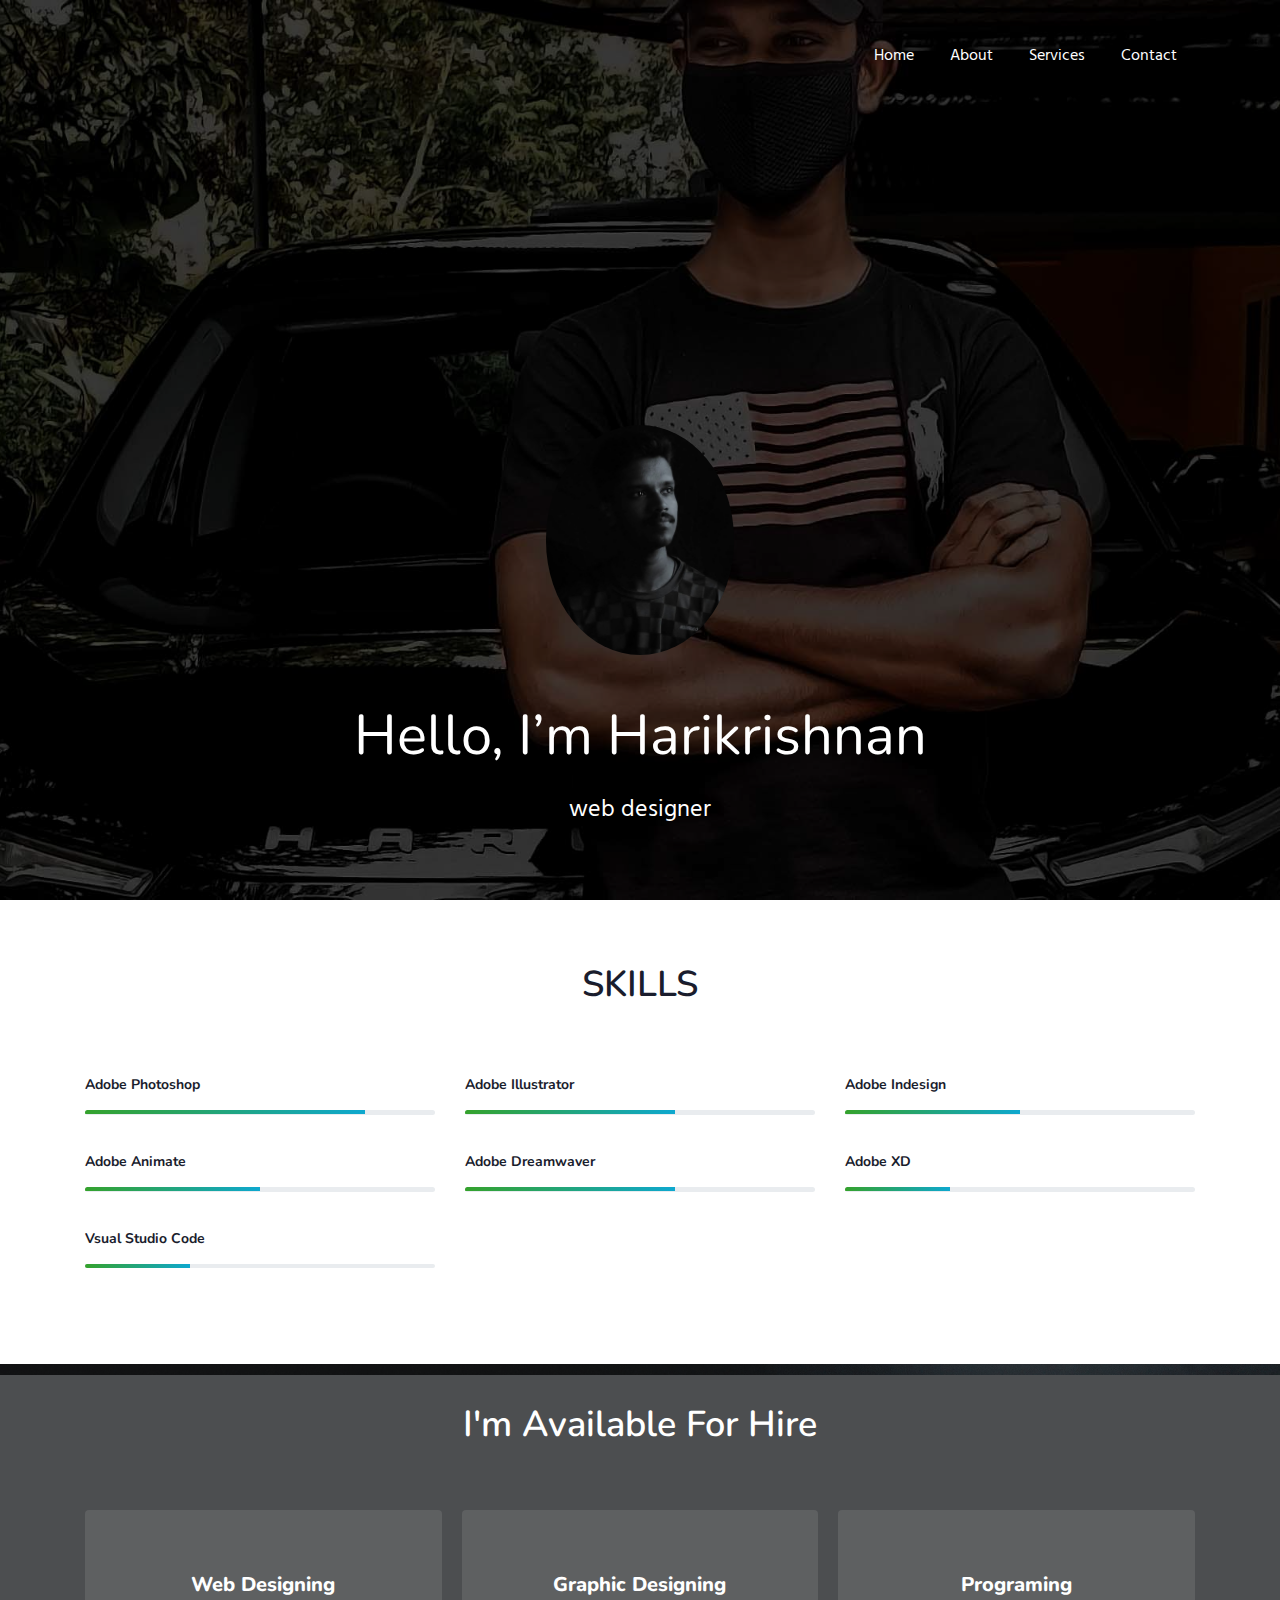
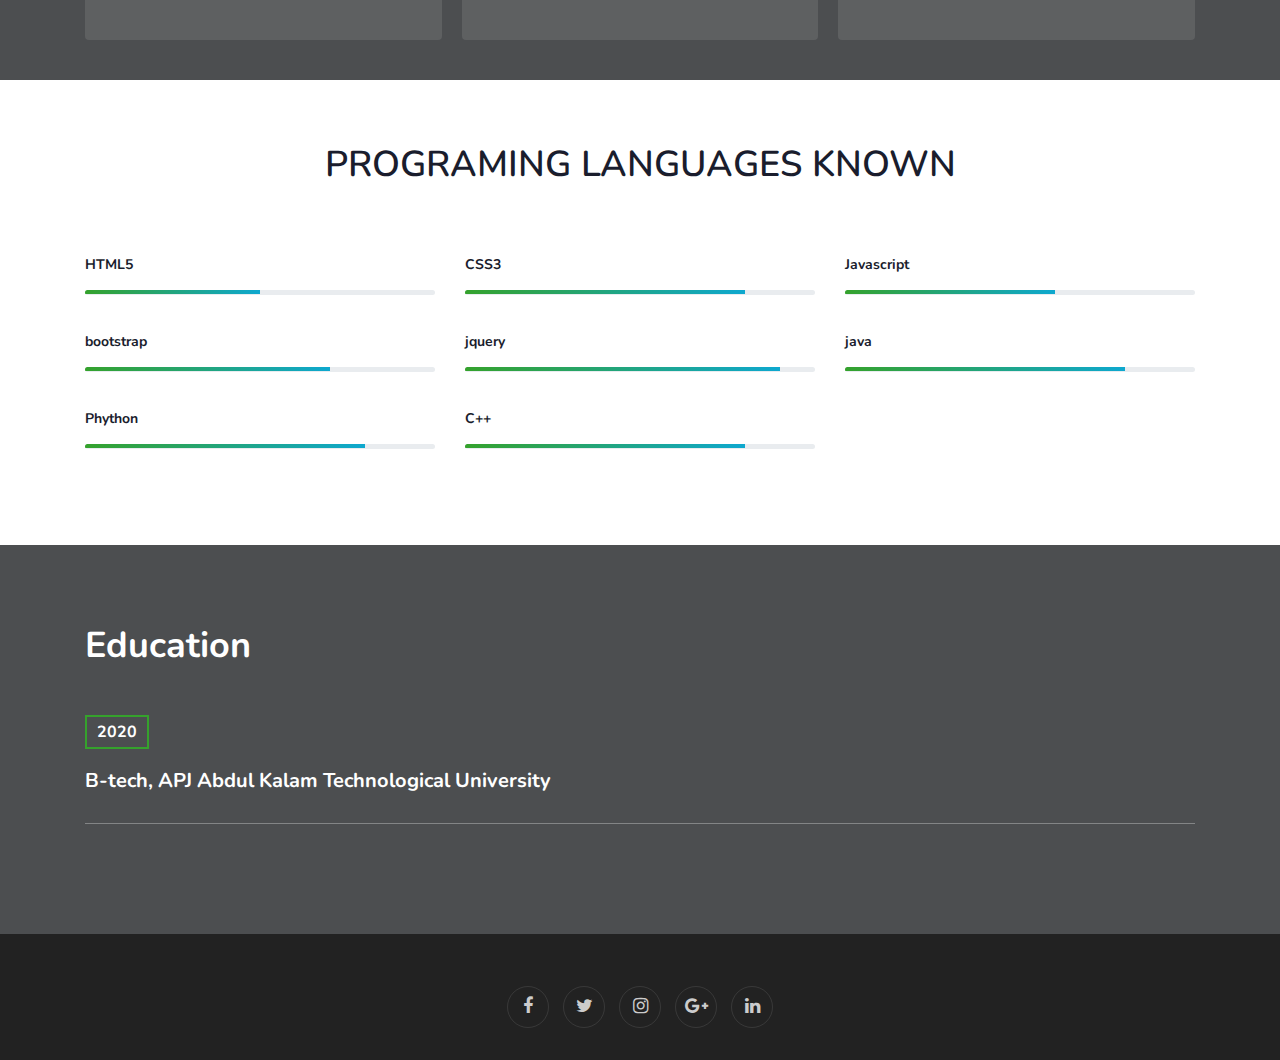
==== index.html @ 3495a37e "Update index.html" ====
<!--
Author: W3layouts
Author URL: http://w3layouts.com
-->
<!doctype html>
<html lang="en">
  <head>
    <!-- Required meta tags -->
    <meta charset="utf-8">
    <meta name="viewport" content="width=device-width, initial-scale=1, shrink-to-fit=no">

    <title img src="https://harikrishnan12345678.github.io/my-static-website/assets/images/harii.jpg">HARIKRISHNAN K.S</title>
    <!-- web fonts -->
    <link href="//fonts.googleapis.com/css?family=Nunito:400,600,700,800,900&display=swap" rel="stylesheet">
    <link href="//fonts.googleapis.com/css?family=Hind&display=swap" rel="stylesheet">
    <!-- //web fonts -->
    <!-- Template CSS -->
    <link rel="stylesheet" href="assets/css/style-starter.css">
  </head>
  <body>

<section class="w3l-bootstrap-header">
  <nav class="navbar navbar-expand-lg navbar-light py-lg-3 py-2">
    <div class="container">
      <a class="navbar-brand" href="index.html"></a>
      <!-- if logo is image enable this   
    <a class="navbar-brand" href="#index.html">
        <img src="image-path" alt="Your logo" title="Your logo" style="height:35px;" />
    </a> -->
      <button class="navbar-toggler" type="button" data-toggle="collapse" data-target="#navbarSupportedContent"
        aria-controls="navbarSupportedContent" aria-expanded="false" aria-label="Toggle navigation">
        <span class="navbar-toggler-icon fa fa-bars"></span>
      </button>

      <div class="collapse navbar-collapse" id="navbarSupportedContent">
        <ul class="navbar-nav ml-auto">
          <li class="nav-item">
            <a class="nav-link" href="index.html">Home</a>
          </li>
          <li class="nav-item">
            <a class="nav-link" href="#about">About</a>
          </li>
          <li class="nav-item">
            <a class="nav-link" href="#services">Services</a>
          </li>
         
        
          <li class="nav-item">
            <a class="nav-link" href="contact.html">Contact</a>
          </li>
        </ul>
        
      </div>
    </div>
  </nav>
</section>
 <!--  Main banner section -->
 <section class="w3l-main-banner" id="home">
  <div class="companies20-content">
    <div class="companies-wrapper">
        <div class="item">
         
            <div class="slider-info banner-view text-center">
              <div class="banner-info container">
                <img src="assets/images/harii.jpg" alt="about image" class="img-fluid">
                <h3 class="banner-text mt-5">Hello, I’m Harikrishnan
                  </h3>
                  <p class="my-4 mb-5">web designer</p><br>
               
              </div>
            </div>
          
        </div>
    </div>
  </div>
</section>
 <!--  //Main banner section -->
<section class="w3l-about ">
<div class="skills-bars py-5">
 <div class="container py-md-3">
  <div class="heading text-center mx-auto">
    <h3 class="head">SKILLS</h3>
    <p class="my-3 head"> </p>
      
    </div>
<div class="row mt-5 pt-3">
    <div class="col-lg-4 col-md-4 col-sm-6 skills-bar-grids mb-4 pb-2">
        <h4>Adobe Photoshop</h4>
        <div class="progress">
        <div class="progress-bar progress-bar-striped bg-color" role="progressbar" style="width: 80% ;height:4px;" aria-valuenow="50" aria-valuemin="0" aria-valuemax="100">
      </div>
    </div>
</div>
    <div class="col-lg-4 col-md-4 col-sm-6 skills-bar-grids mb-4 pb-2">
        <h4>Adobe Illustrator</h4>
        <div class="progress">
        <div class="progress-bar progress-bar-striped bg-color" role="progressbar" style="width: 60% ;height:4px;" aria-valuenow="50" aria-valuemin="0" aria-valuemax="100">
      </div>
    </div>
</div>
<div class="col-lg-4  col-md-4 col-sm-6 skills-bar-grids mb-4 pb-2">
    <h4>Adobe Indesign</h4>
    <div class="progress">
    <div class="progress-bar progress-bar-striped bg-color" role="progressbar" style="width: 50% ;height:4px;" aria-valuenow="50" aria-valuemin="0" aria-valuemax="100">
  </div>
</div>
</div>
<div class="col-lg-4  col-md-4 col-sm-6 skills-bar-grids mb-4 pb-2">
    <h4>Adobe Animate</h4>
    <div class="progress">
    <div class="progress-bar progress-bar-striped bg-color" role="progressbar" style="width: 50% ;height:4px;" aria-valuenow="50" aria-valuemin="0" aria-valuemax="100">
  </div>
</div>
</div>
<div class="col-lg-4  col-md-4 col-sm-6 skills-bar-grids mb-4 pb-2">
    <h4>Adobe Dreamwaver</h4>
    <div class="progress">
    <div class="progress-bar progress-bar-striped bg-color" role="progressbar" style="width: 60% ;height:4px;" aria-valuenow="50" aria-valuemin="0" aria-valuemax="100">
  </div>
</div>
</div>

<div class="col-lg-4 col-md-4 col-sm-6 skills-bar-grids mb-4 pb-2">
  <h4>Adobe XD</h4>
  <div class="progress">
  <div class="progress-bar progress-bar-striped bg-color" role="progressbar" style="width: 30% ;height:4px;" aria-valuenow="50" aria-valuemin="0" aria-valuemax="100">
</div>
</div>
</div>

<div class="col-lg-4 col-md-4 col-sm-6 skills-bar-grids mb-4 pb-2">
  <h4>Vsual Studio Code</h4>
  <div class="progress">
  <div class="progress-bar progress-bar-striped bg-color" role="progressbar" style="width: 30% ;height:4px;" aria-valuenow="50" aria-valuemin="0" aria-valuemax="100">
</div>
</div>
</div>

 </div>
 </div>
</div>
 </section>
<section class="w3l-feature-3" id="features">
	<div class="grid top-bottom">
		<div class="container">
			<div class="heading text-center mx-auto">
                <h3 class="head text-white">I'm Available For Hire</h3>
                <p class="my-3 head text-white"></p>
              </div>
			<div class="middle-section grid-column text-center mt-5 pt-3">
				<div class="three-grids-columns">
					
					<h4>Web Designing</h4>
				
					
				</div>
				<div class="three-grids-columns">
					
					<h4>Graphic Designing</h4>
					
					
				</div>
				<div class="three-grids-columns">
				
					<h4>Programing</h4>
				
					
				</div>
			</div>
		</div>
	</div>

  <section class="w3l-about ">
    <div class="skills-bars py-5">
     <div class="container py-md-3">
      <div class="heading text-center mx-auto">
        <h3 class="head">PROGRAMING LANGUAGES KNOWN</h3>
        <p class="my-3 head"> </p>
          
        </div>
    <div class="row mt-5 pt-3">
        <div class="col-lg-4 col-md-4 col-sm-6 skills-bar-grids mb-4 pb-2">
            <h4>HTML5</h4>
            <div class="progress">
            <div class="progress-bar progress-bar-striped bg-color" role="progressbar" style="width: 50% ;height:4px;" aria-valuenow="50" aria-valuemin="0" aria-valuemax="100">
          </div>
        </div>
    </div>
        <div class="col-lg-4 col-md-4 col-sm-6 skills-bar-grids mb-4 pb-2">
            <h4>CSS3</h4>
            <div class="progress">
            <div class="progress-bar progress-bar-striped bg-color" role="progressbar" style="width: 80% ;height:4px;" aria-valuenow="50" aria-valuemin="0" aria-valuemax="100">
          </div>
        </div>
    </div>
    <div class="col-lg-4  col-md-4 col-sm-6 skills-bar-grids mb-4 pb-2">
        <h4>Javascript</h4>
        <div class="progress">
        <div class="progress-bar progress-bar-striped bg-color" role="progressbar" style="width: 60% ;height:4px;" aria-valuenow="50" aria-valuemin="0" aria-valuemax="100">
      </div>
    </div>
    </div>
    <div class="col-lg-4  col-md-4 col-sm-6 skills-bar-grids mb-4 pb-2">
        <h4>bootstrap</h4>
        <div class="progress">
        <div class="progress-bar progress-bar-striped bg-color" role="progressbar" style="width: 70% ;height:4px;" aria-valuenow="50" aria-valuemin="0" aria-valuemax="100">
      </div>
    </div>
    </div>
    <div class="col-lg-4  col-md-4 col-sm-6 skills-bar-grids mb-4 pb-2">
        <h4>jquery</h4>
        <div class="progress">
        <div class="progress-bar progress-bar-striped bg-color" role="progressbar" style="width: 90% ;height:4px;" aria-valuenow="50" aria-valuemin="0" aria-valuemax="100">
      </div>
    </div>
    </div>
    <div class="col-lg-4 col-md-4 col-sm-6 skills-bar-grids mb-4 pb-2">
        <h4>java</h4>
        <div class="progress">
        <div class="progress-bar progress-bar-striped bg-color" role="progressbar" style="width: 80% ;height:4px;" aria-valuenow="50" aria-valuemin="0" aria-valuemax="100">
      </div>
    </div>
    </div>
    
    <div class="col-lg-4 col-md-4 col-sm-6 skills-bar-grids mb-4 pb-2">
      <h4>Phython</h4>
      <div class="progress">
      <div class="progress-bar progress-bar-striped bg-color" role="progressbar" style="width: 80% ;height:4px;" aria-valuenow="50" aria-valuemin="0" aria-valuemax="100">
    </div>
  </div>
  </div>

  <div class="col-lg-4 col-md-4 col-sm-6 skills-bar-grids mb-4 pb-2">
    <h4>C++</h4>
    <div class="progress">
    <div class="progress-bar progress-bar-striped bg-color" role="progressbar" style="width: 80% ;height:4px;" aria-valuenow="50" aria-valuemin="0" aria-valuemax="100">
  </div>
</div>
</div>  

     </div>
     </div>
    </div>
     </section>
   





            
    <!-- Products4 block -->
</div>
<script src="assets/js/jquery-3.3.1.min.js"></script>
<script src="assets/js/lightbox-plus-jquery.min.js"></script>
<section class="services-12" id="experience">
	<div class="form-12-content">
		<div class="container">
			<div class="grid grid-column-1 ">
				
				
					<div class="column2">
            <h3 class="mb-5">Education</h3>
            <div class="experience-top">
              <h5>2020</h5>
              <h4>B-tech, APJ Abdul Kalam Technological University </h4>
              </div>
              
					</div>
			</div>
		</div>
	</div>
</section>

 
 <!-- grids block 5 -->
 <section class="w3l-footer-29-main" id="footer">
  <div class="footer-29 text-center">
      <div class="container">
        
        <div class="main-social-footer-29">
                    
          <a href="#facebook" class="facebook"><span class="fa fa-facebook"></span></a>
          <a href="#twitter" class="twitter"><span class="fa fa-twitter"></span></a>
          <a href="#instagram" class="instagram"><span class="fa fa-instagram"></span></a>
          <a href="#google-plus" class="google-plus"><span class="fa fa-google-plus"></span></a>
          <a href="#linkedin" class="linkedin"><span class="fa fa-linkedin"></span></a>
      </div>
          
      </div>
  </div>
   <!-- move top -->
  <button onclick="topFunction()" id="movetop" title="Go to top">
              <span class="fa fa-angle-up"></span>
                 </button>
                 <script>
                     // When the user scrolls down 20px from the top of the document, show the button
                     window.onscroll = function () {
                         scrollFunction()
                     };
              
                     function scrollFunction() {
                         if (document.body.scrollTop > 20 || document.documentElement.scrollTop > 20) {
                             document.getElementById("movetop").style.display = "block";
                         } else {
                             document.getElementById("movetop").style.display = "none";
                         }
                     }
              
                     // When the user clicks on the button, scroll to the top of the document
                     function topFunction() {
                         document.body.scrollTop = 0;
                         document.documentElement.scrollTop = 0;
                     }
                 </script>
                 <!-- /move top -->
</section>
<!-- // grids block 5 -->
<script src="assets/js/jquery-3.3.1.min.js"></script>
<!-- //footer-28 block -->
</section>

<script>
    $(function () {
      $('.navbar-toggler').click(function () {
        $('body').toggleClass('noscroll');
      })
    });
  </script>
  <!-- jQuery first, then Popper.js, then Bootstrap JS -->
  <script src="https://code.jquery.com/jquery-3.4.1.slim.min.js"
    integrity="sha384-J6qa4849blE2+poT4WnyKhv5vZF5SrPo0iEjwBvKU7imGFAV0wwj1yYfoRSJoZ+n" crossorigin="anonymous">
  </script>
  
  <script src="https://stackpath.bootstrapcdn.com/bootstrap/4.4.1/js/bootstrap.min.js"
    integrity="sha384-wfSDF2E50Y2D1uUdj0O3uMBJnjuUD4Ih7YwaYd1iqfktj0Uod8GCExl3Og8ifwB6" crossorigin="anonymous">
  </script>

<!-- Smooth scrolling -->



</body>

</html>
<!-- // grids block 5 -->
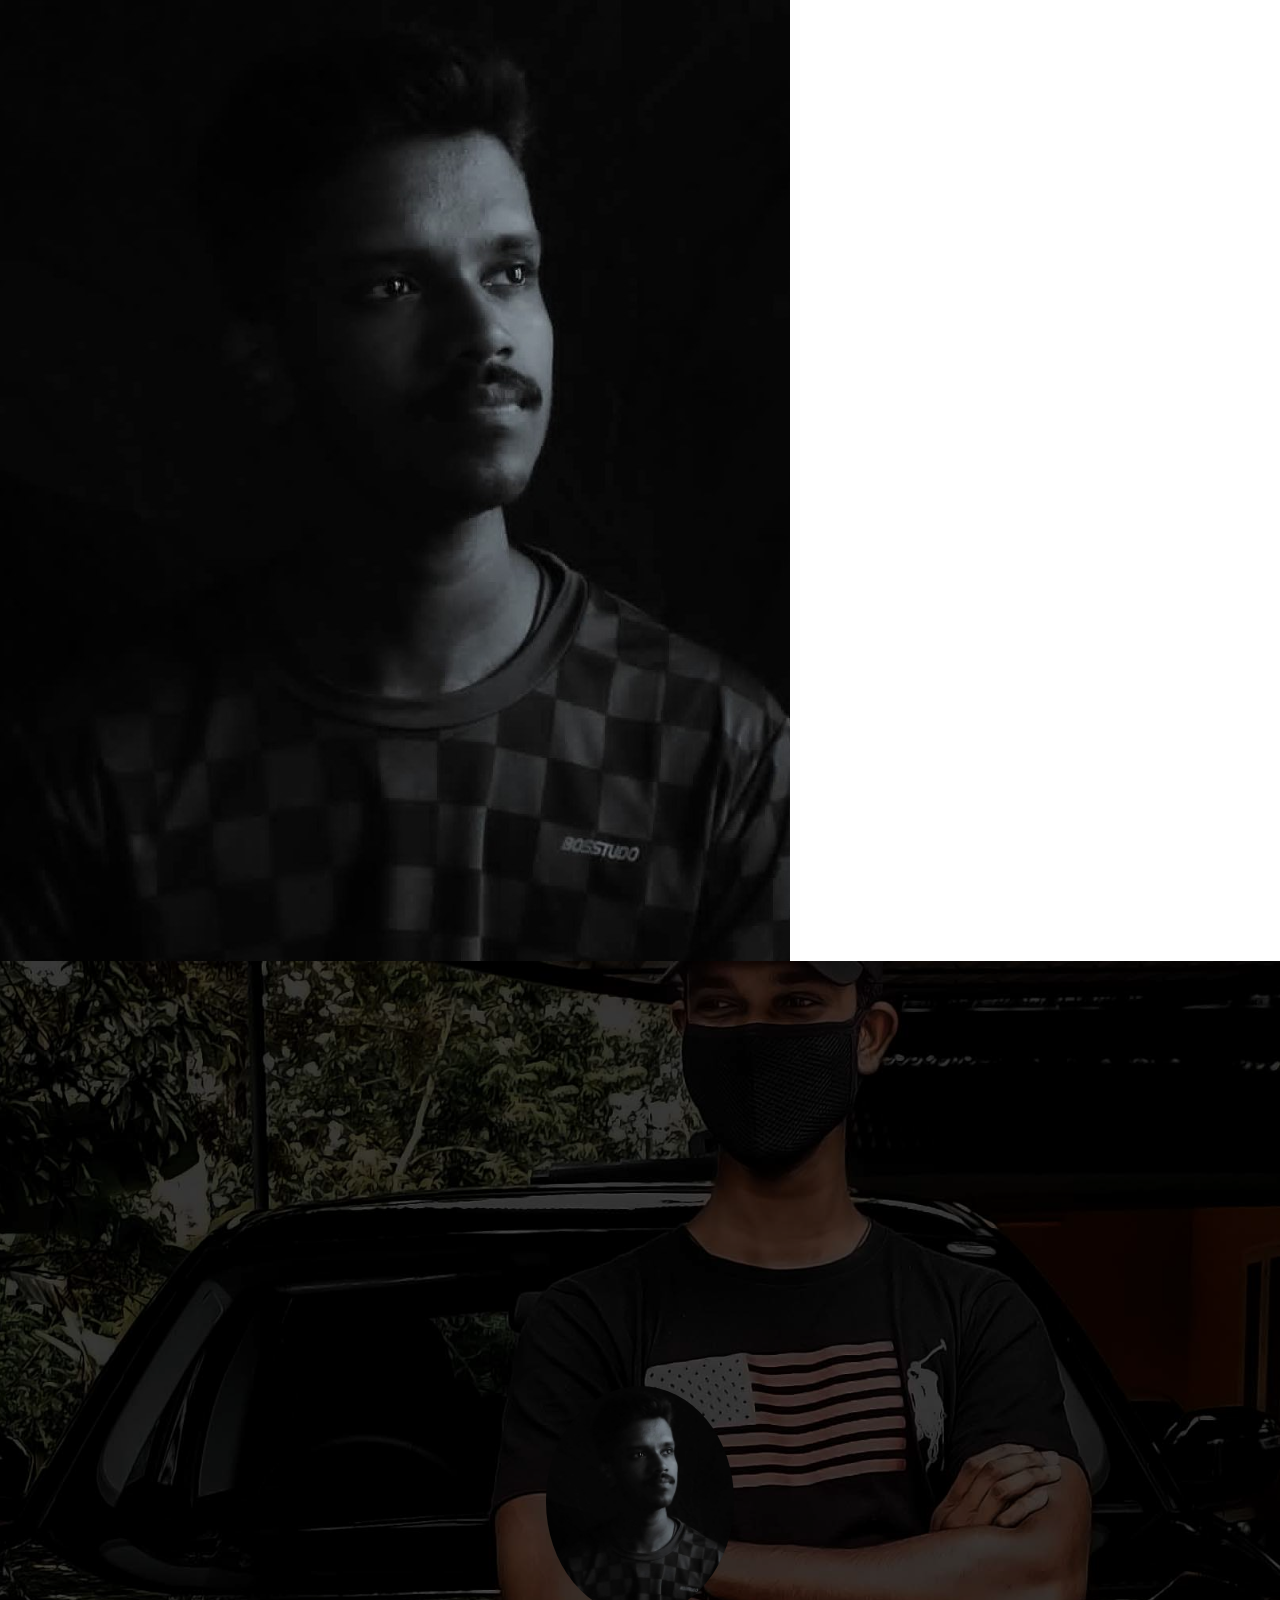
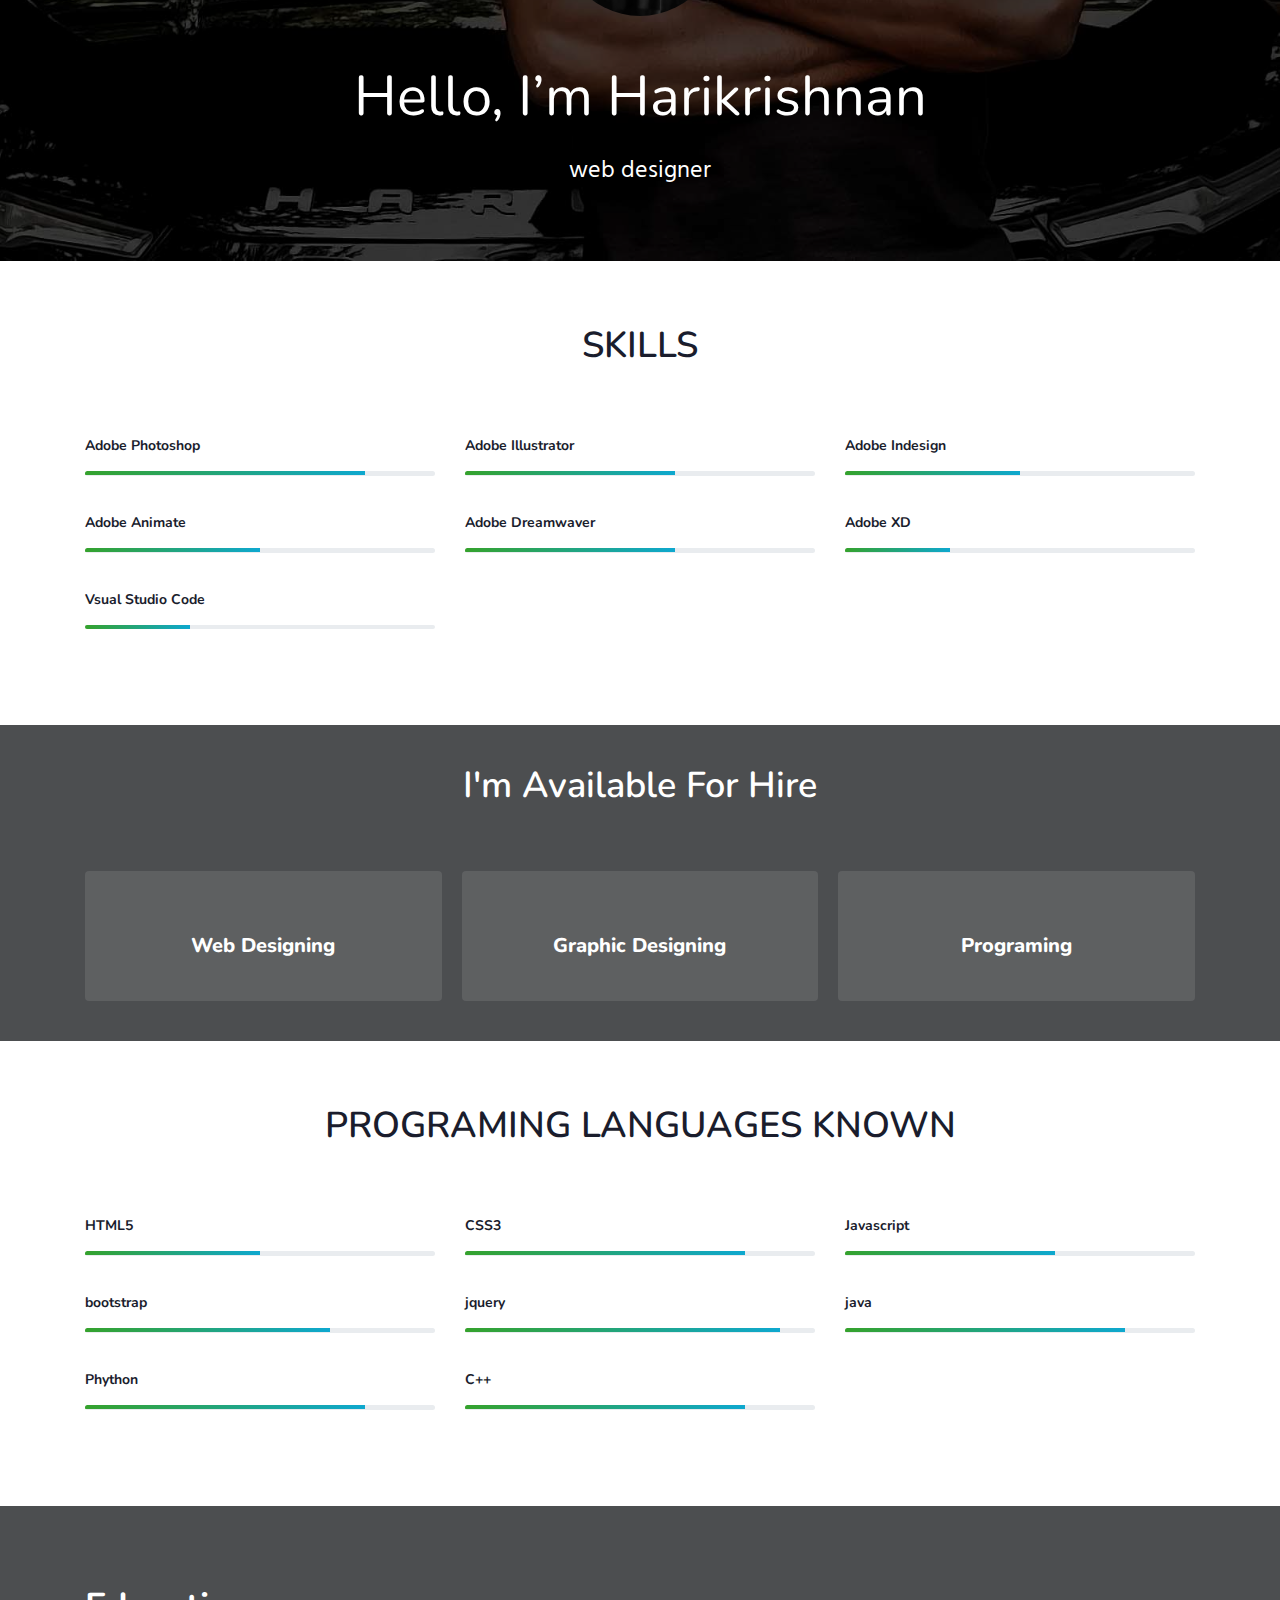
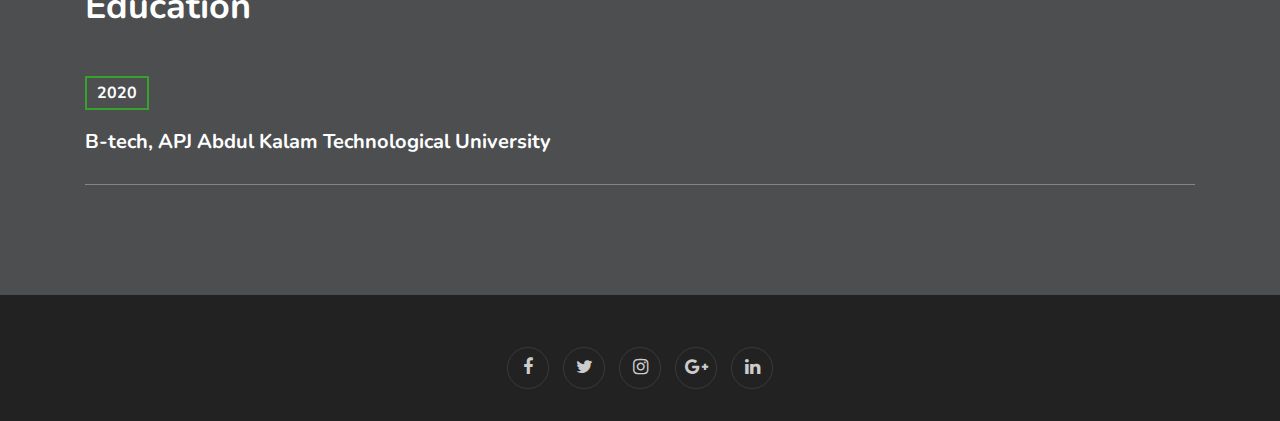
==== commit 2fd44595: "Update index.html" ====
--- a/index.html
+++ b/index.html
@@ -8,8 +8,8 @@
     <!-- Required meta tags -->
     <meta charset="utf-8">
     <meta name="viewport" content="width=device-width, initial-scale=1, shrink-to-fit=no">
-
-    <title img src="https://harikrishnan12345678.github.io/my-static-website/assets/images/harii.jpg">HARIKRISHNAN K.S</title>
+    <img src="https://harikrishnan12345678.github.io/my-static-website/assets/images/harii.jpg"></img>
+    <title>HARIKRISHNAN K.S</title>
     <!-- web fonts -->
     <link href="//fonts.googleapis.com/css?family=Nunito:400,600,700,800,900&display=swap" rel="stylesheet">
     <link href="//fonts.googleapis.com/css?family=Hind&display=swap" rel="stylesheet">
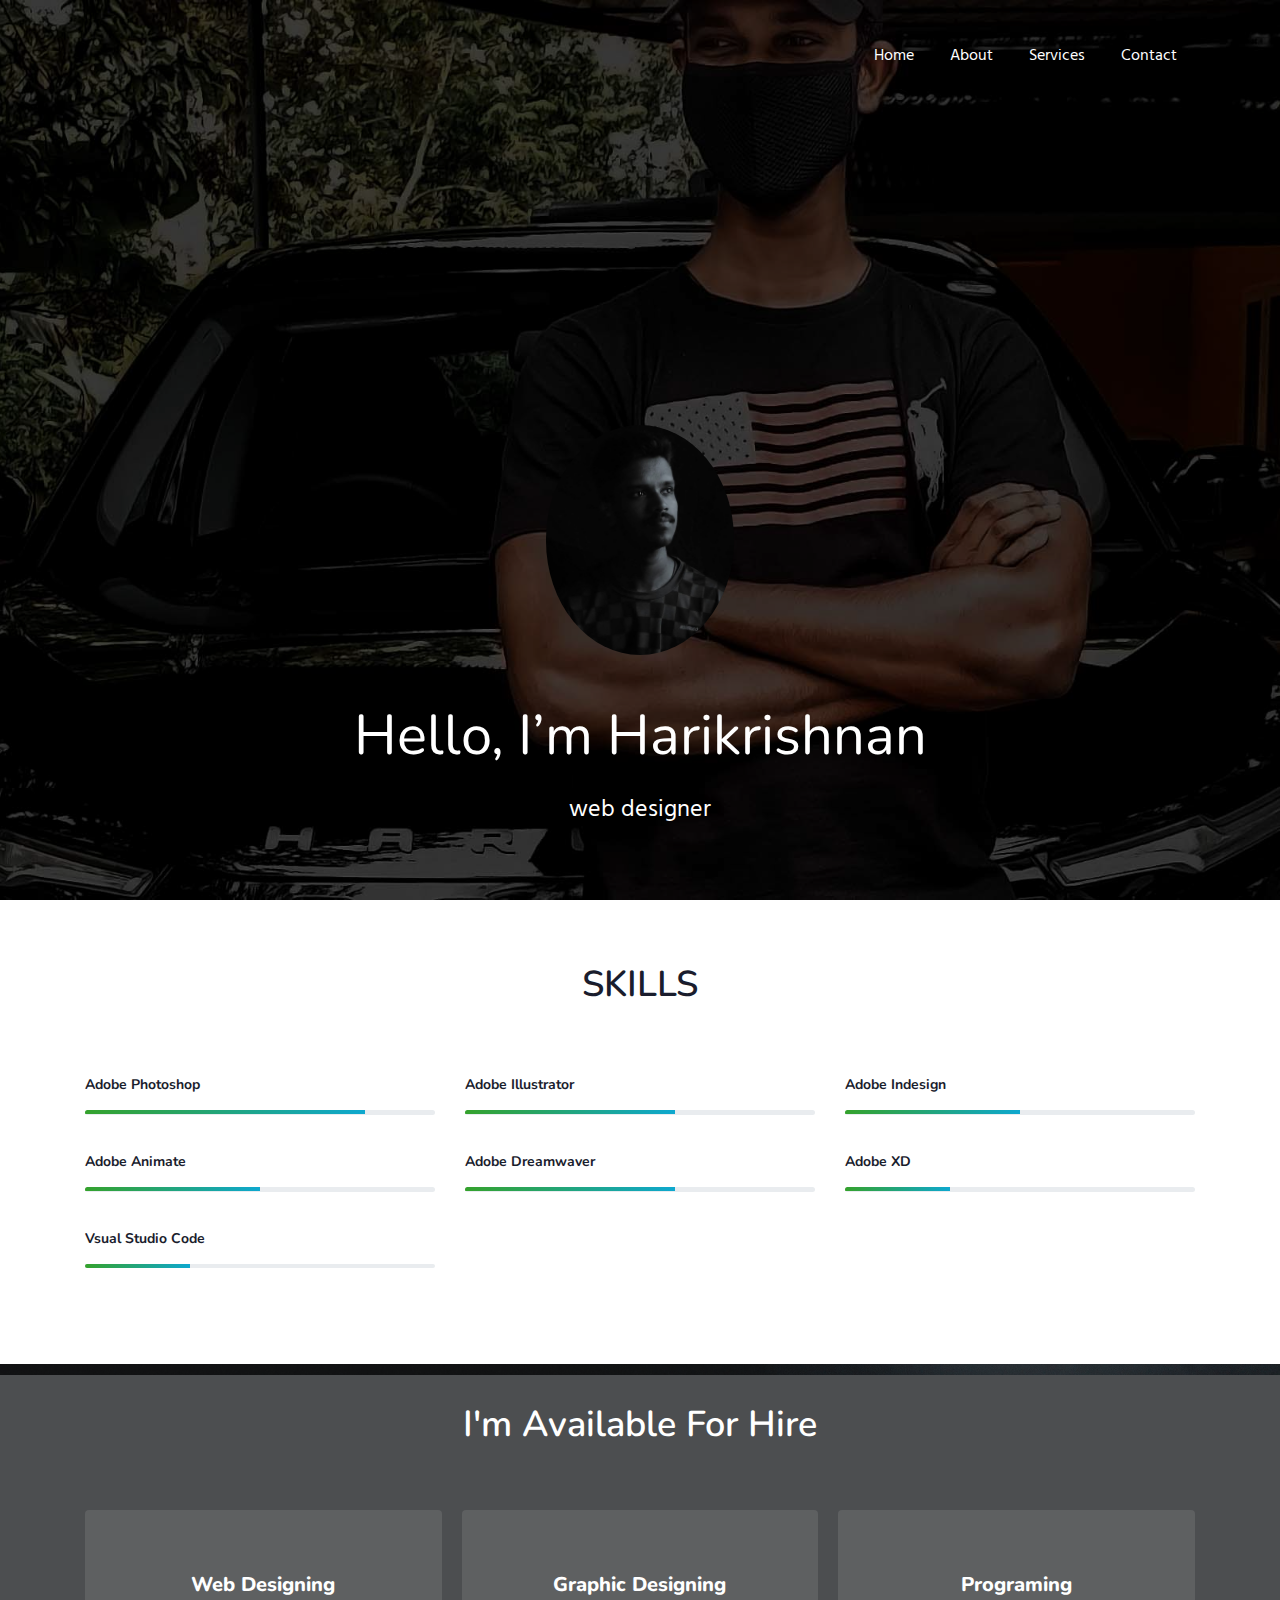
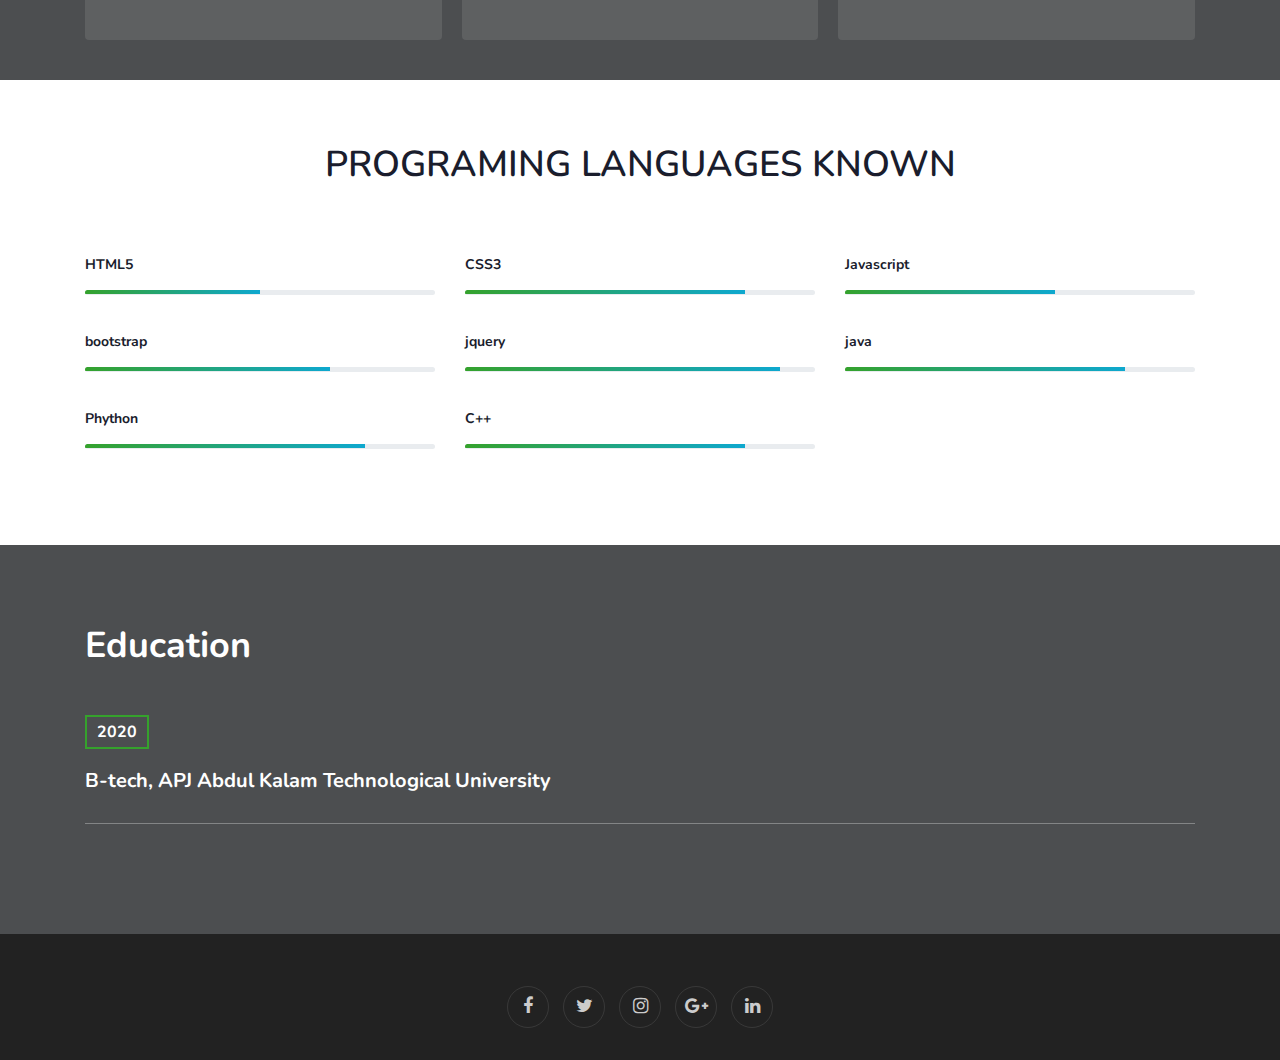
==== commit e0f90397: "Update index.html" ====
--- a/index.html
+++ b/index.html
@@ -8,7 +8,7 @@
     <!-- Required meta tags -->
     <meta charset="utf-8">
     <meta name="viewport" content="width=device-width, initial-scale=1, shrink-to-fit=no">
-    <img src="https://harikrishnan12345678.github.io/my-static-website/assets/images/harii.jpg"></img>
+  
     <title>HARIKRISHNAN K.S</title>
     <!-- web fonts -->
     <link href="//fonts.googleapis.com/css?family=Nunito:400,600,700,800,900&display=swap" rel="stylesheet">
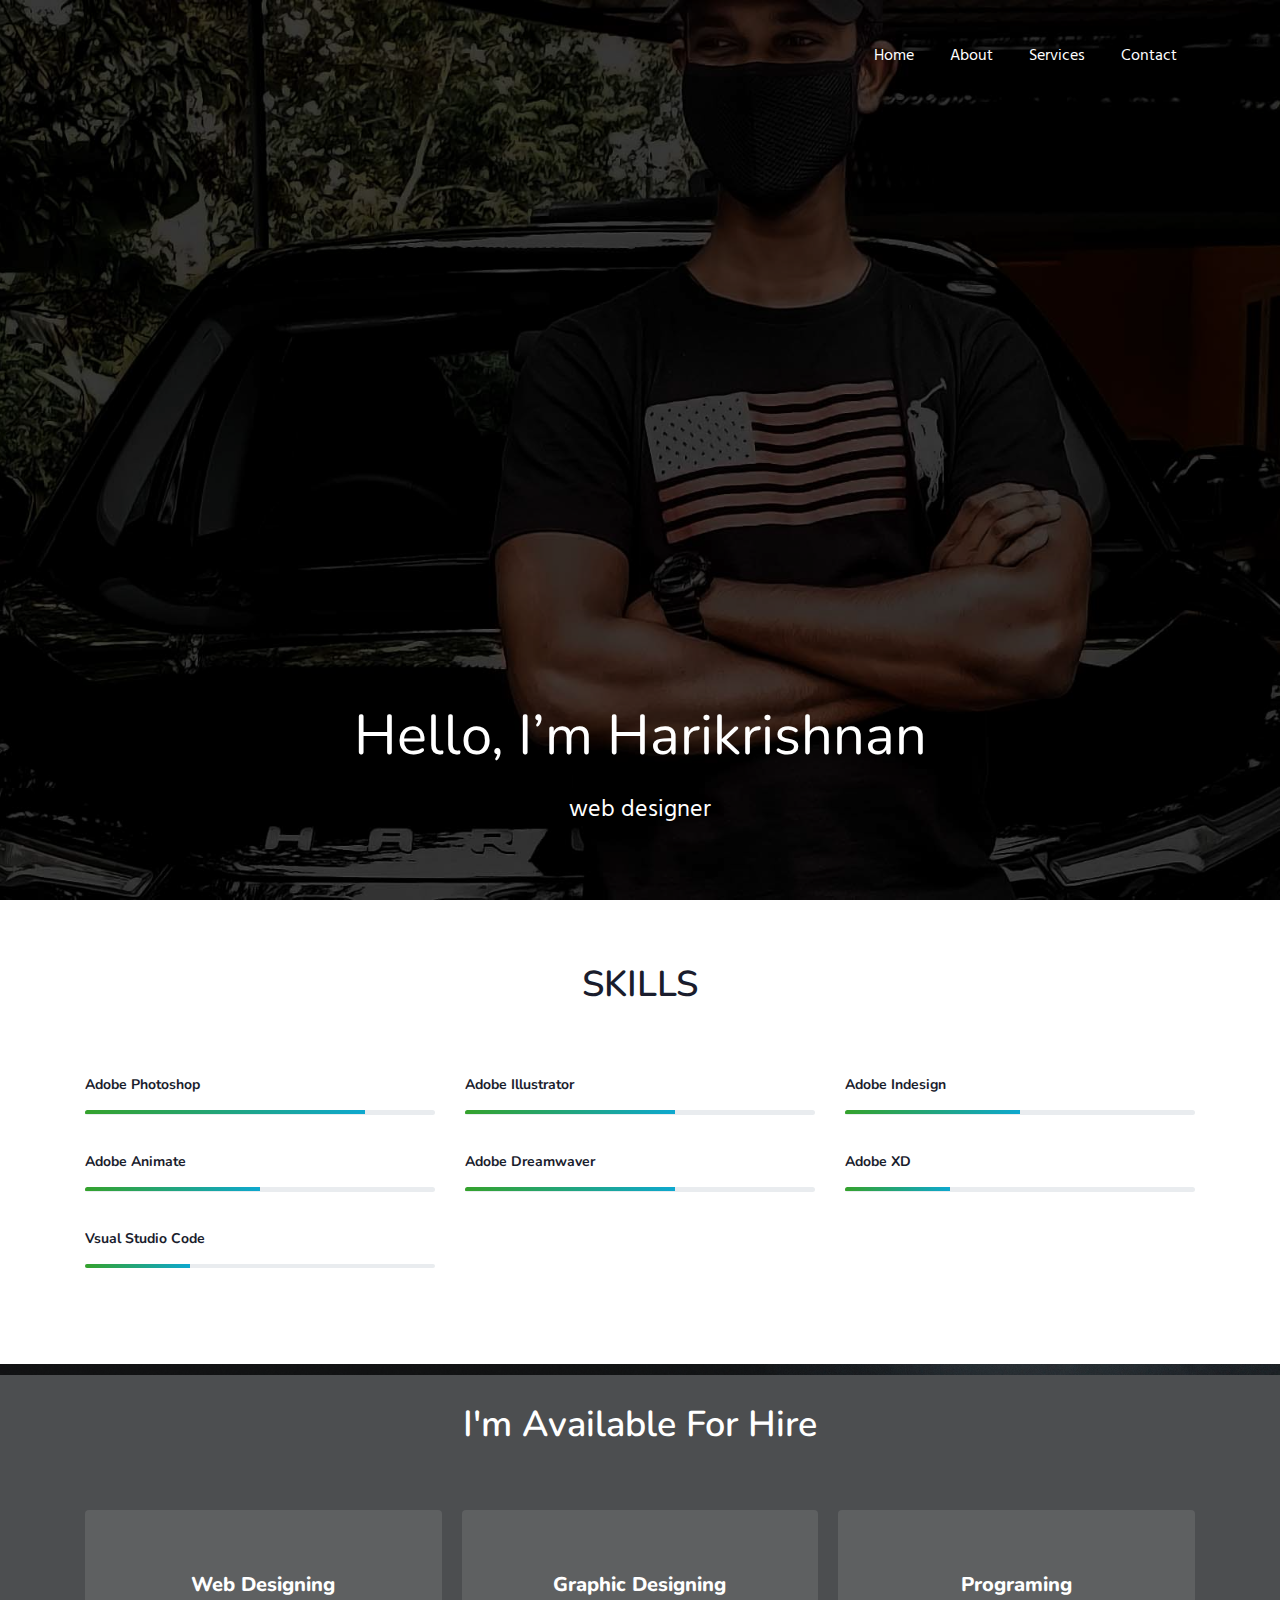
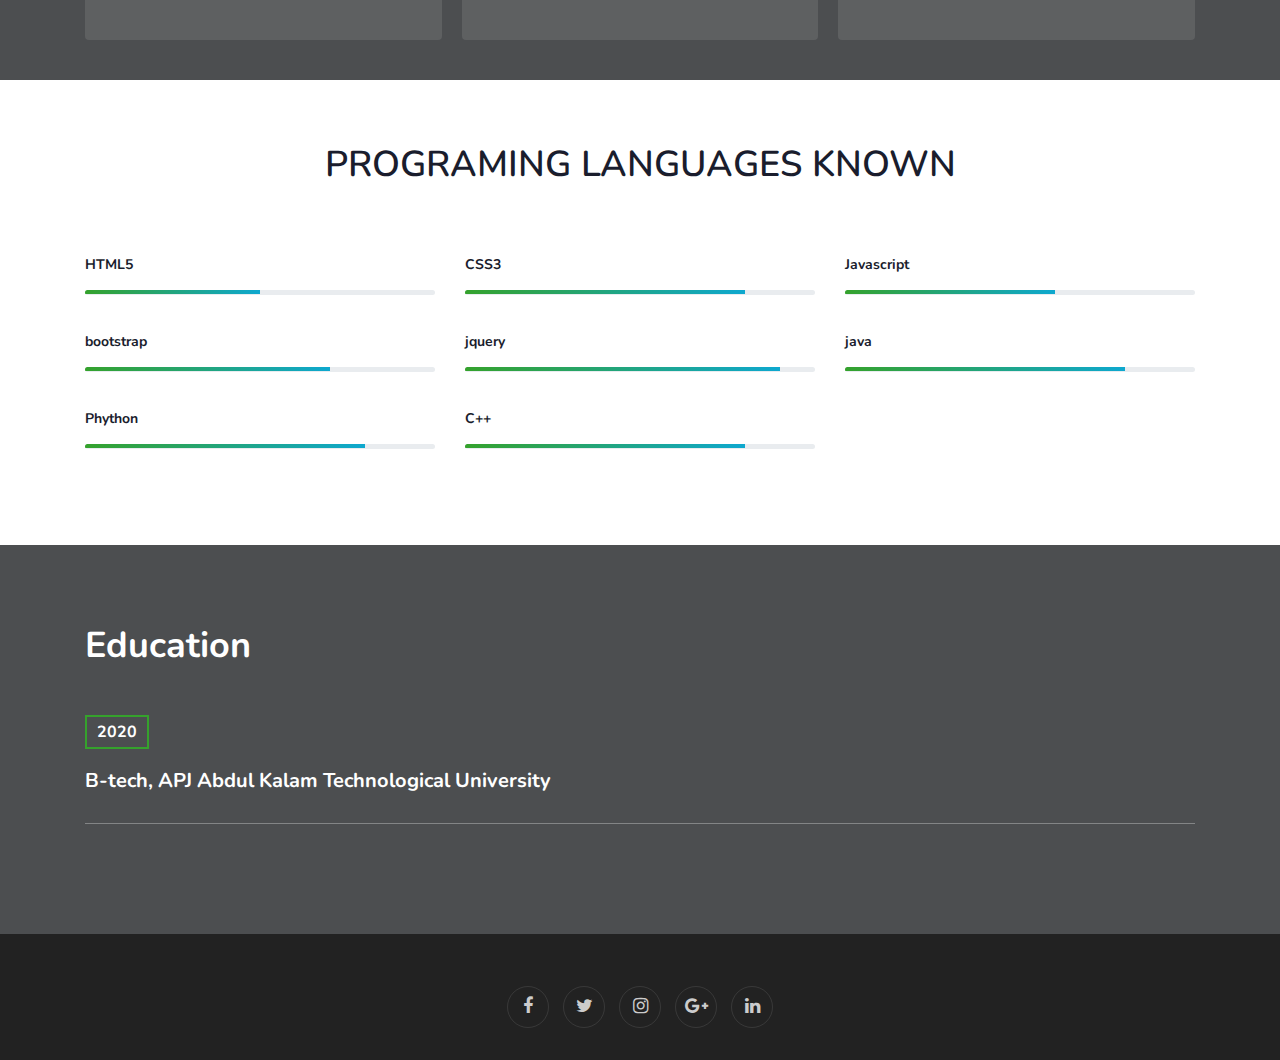
==== commit 1d9edb5f: "Update index.html" ====
--- a/index.html
+++ b/index.html
@@ -62,7 +62,6 @@
          
             <div class="slider-info banner-view text-center">
               <div class="banner-info container">
-                <img src="assets/images/harii.jpg" alt="about image" class="img-fluid">
                 <h3 class="banner-text mt-5">Hello, I’m Harikrishnan
                   </h3>
                   <p class="my-4 mb-5">web designer</p><br>
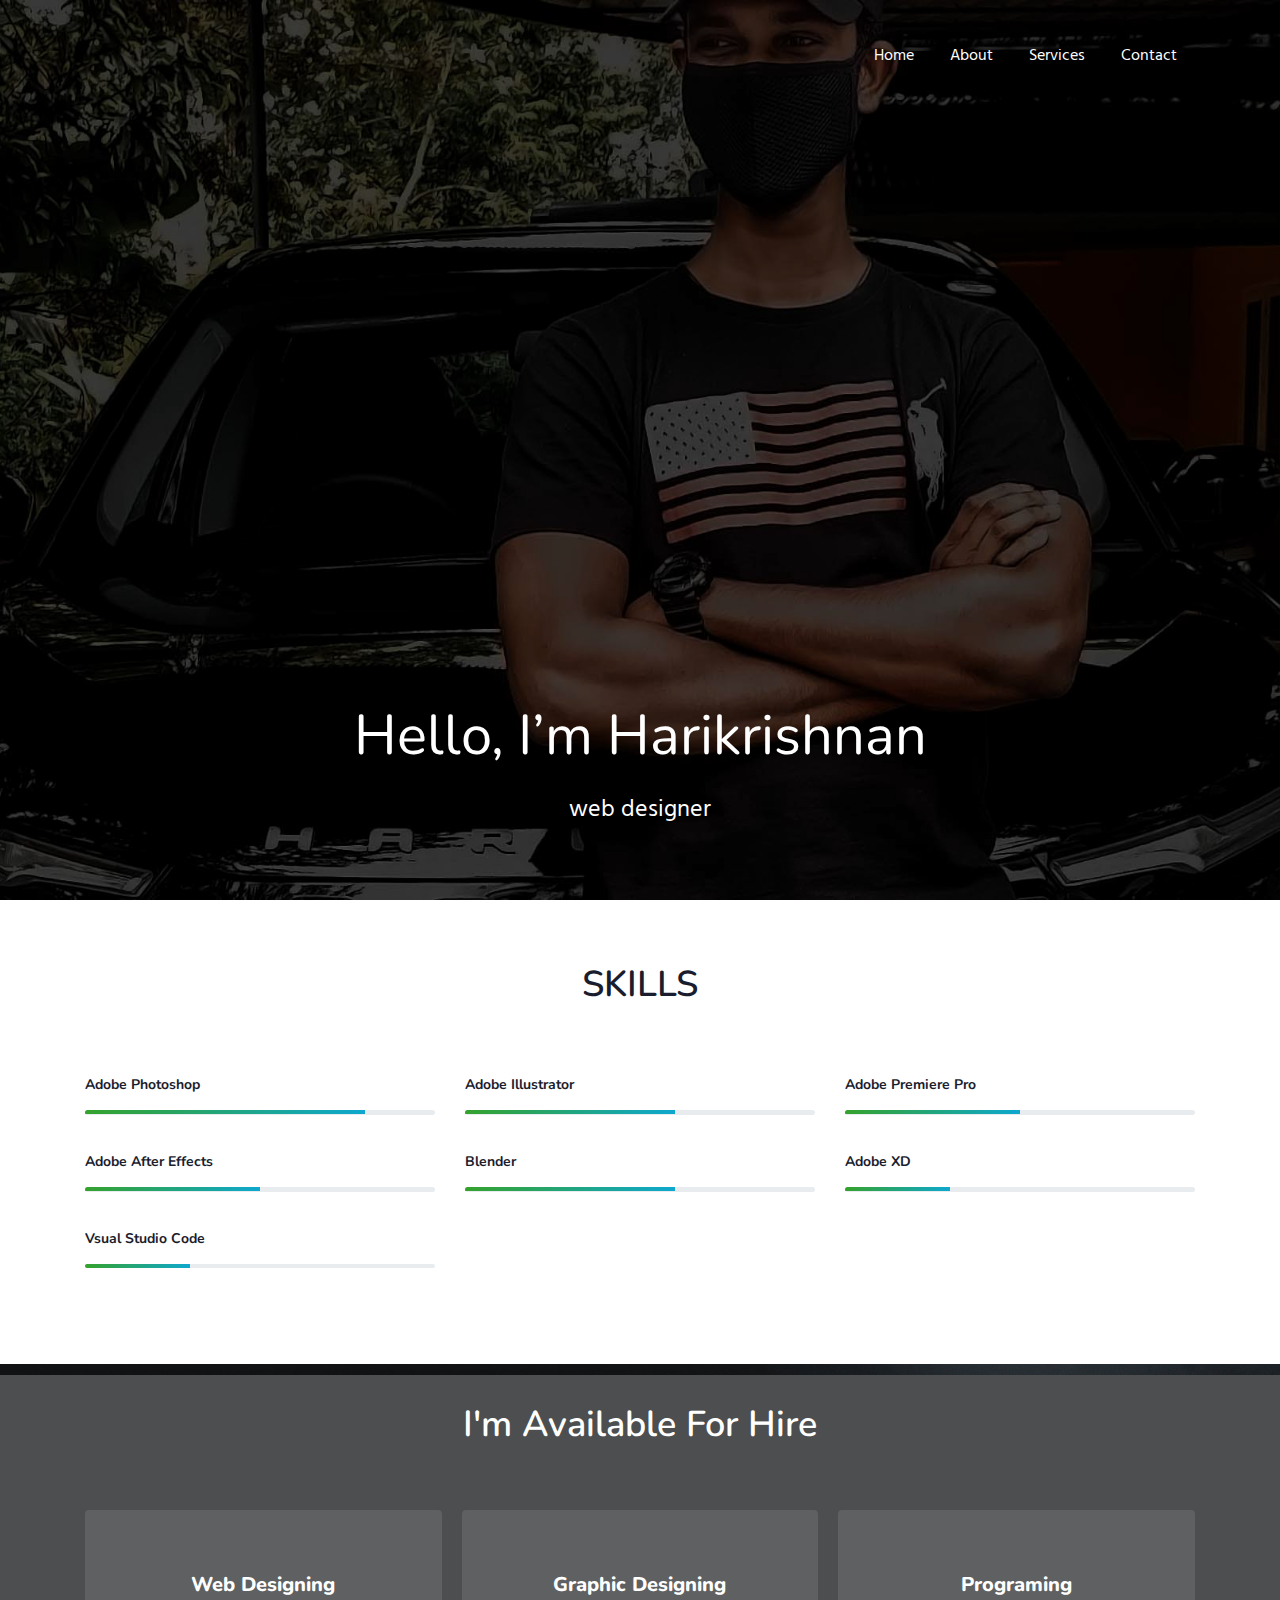
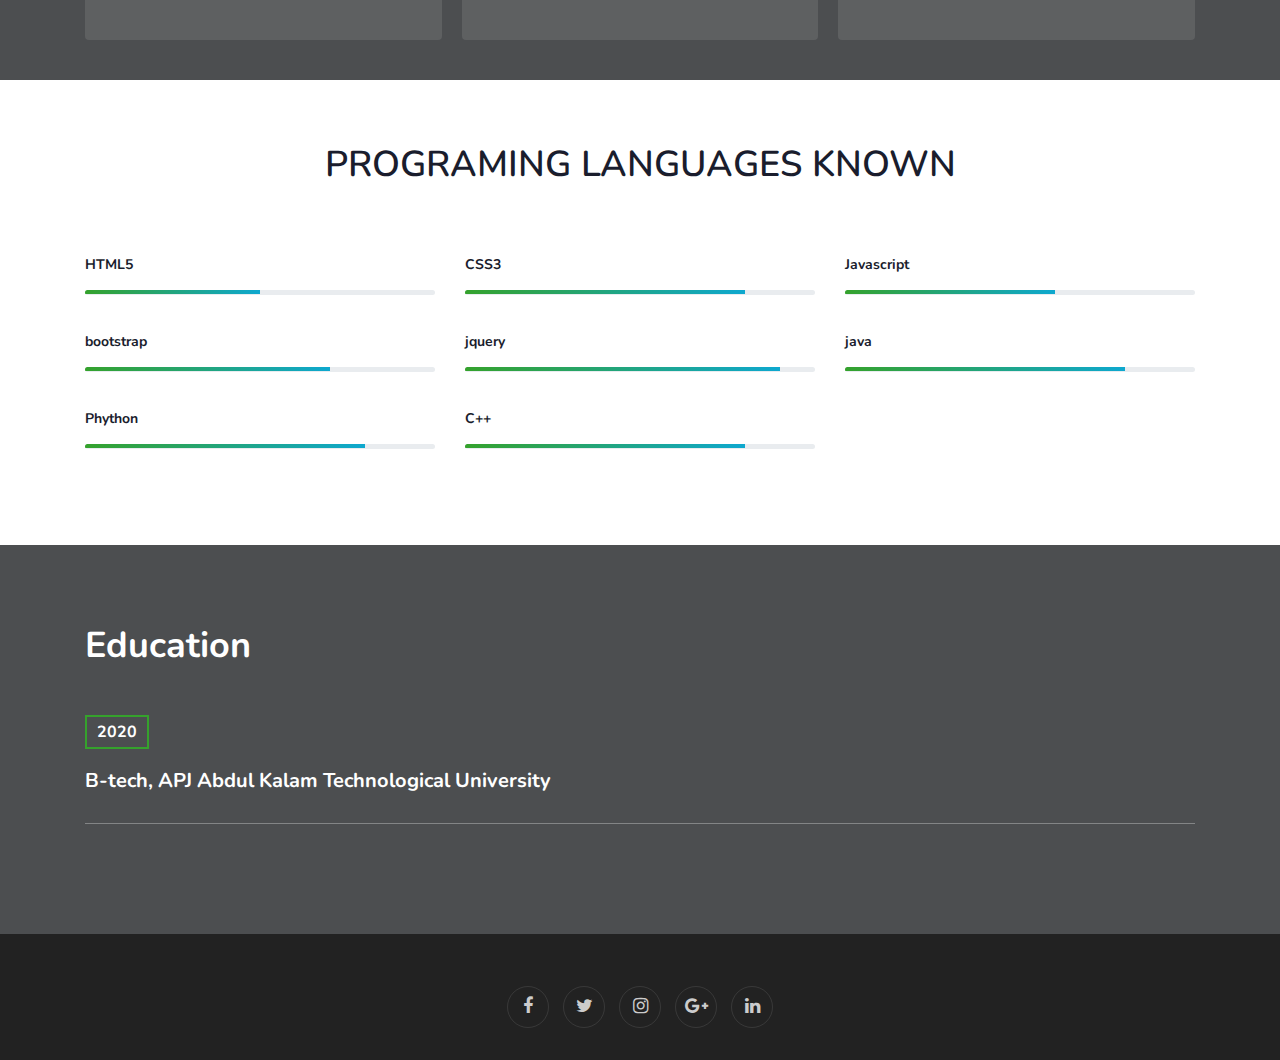
==== commit c9edb351: "Update index.html" ====
--- a/index.html
+++ b/index.html
@@ -98,21 +98,21 @@
     </div>
 </div>
 <div class="col-lg-4  col-md-4 col-sm-6 skills-bar-grids mb-4 pb-2">
-    <h4>Adobe Indesign</h4>
+    <h4>Adobe Premiere Pro</h4>
     <div class="progress">
     <div class="progress-bar progress-bar-striped bg-color" role="progressbar" style="width: 50% ;height:4px;" aria-valuenow="50" aria-valuemin="0" aria-valuemax="100">
   </div>
 </div>
 </div>
 <div class="col-lg-4  col-md-4 col-sm-6 skills-bar-grids mb-4 pb-2">
-    <h4>Adobe Animate</h4>
+    <h4>Adobe After Effects</h4>
     <div class="progress">
     <div class="progress-bar progress-bar-striped bg-color" role="progressbar" style="width: 50% ;height:4px;" aria-valuenow="50" aria-valuemin="0" aria-valuemax="100">
   </div>
 </div>
 </div>
 <div class="col-lg-4  col-md-4 col-sm-6 skills-bar-grids mb-4 pb-2">
-    <h4>Adobe Dreamwaver</h4>
+    <h4>Blender</h4>
     <div class="progress">
     <div class="progress-bar progress-bar-striped bg-color" role="progressbar" style="width: 60% ;height:4px;" aria-valuenow="50" aria-valuemin="0" aria-valuemax="100">
   </div>
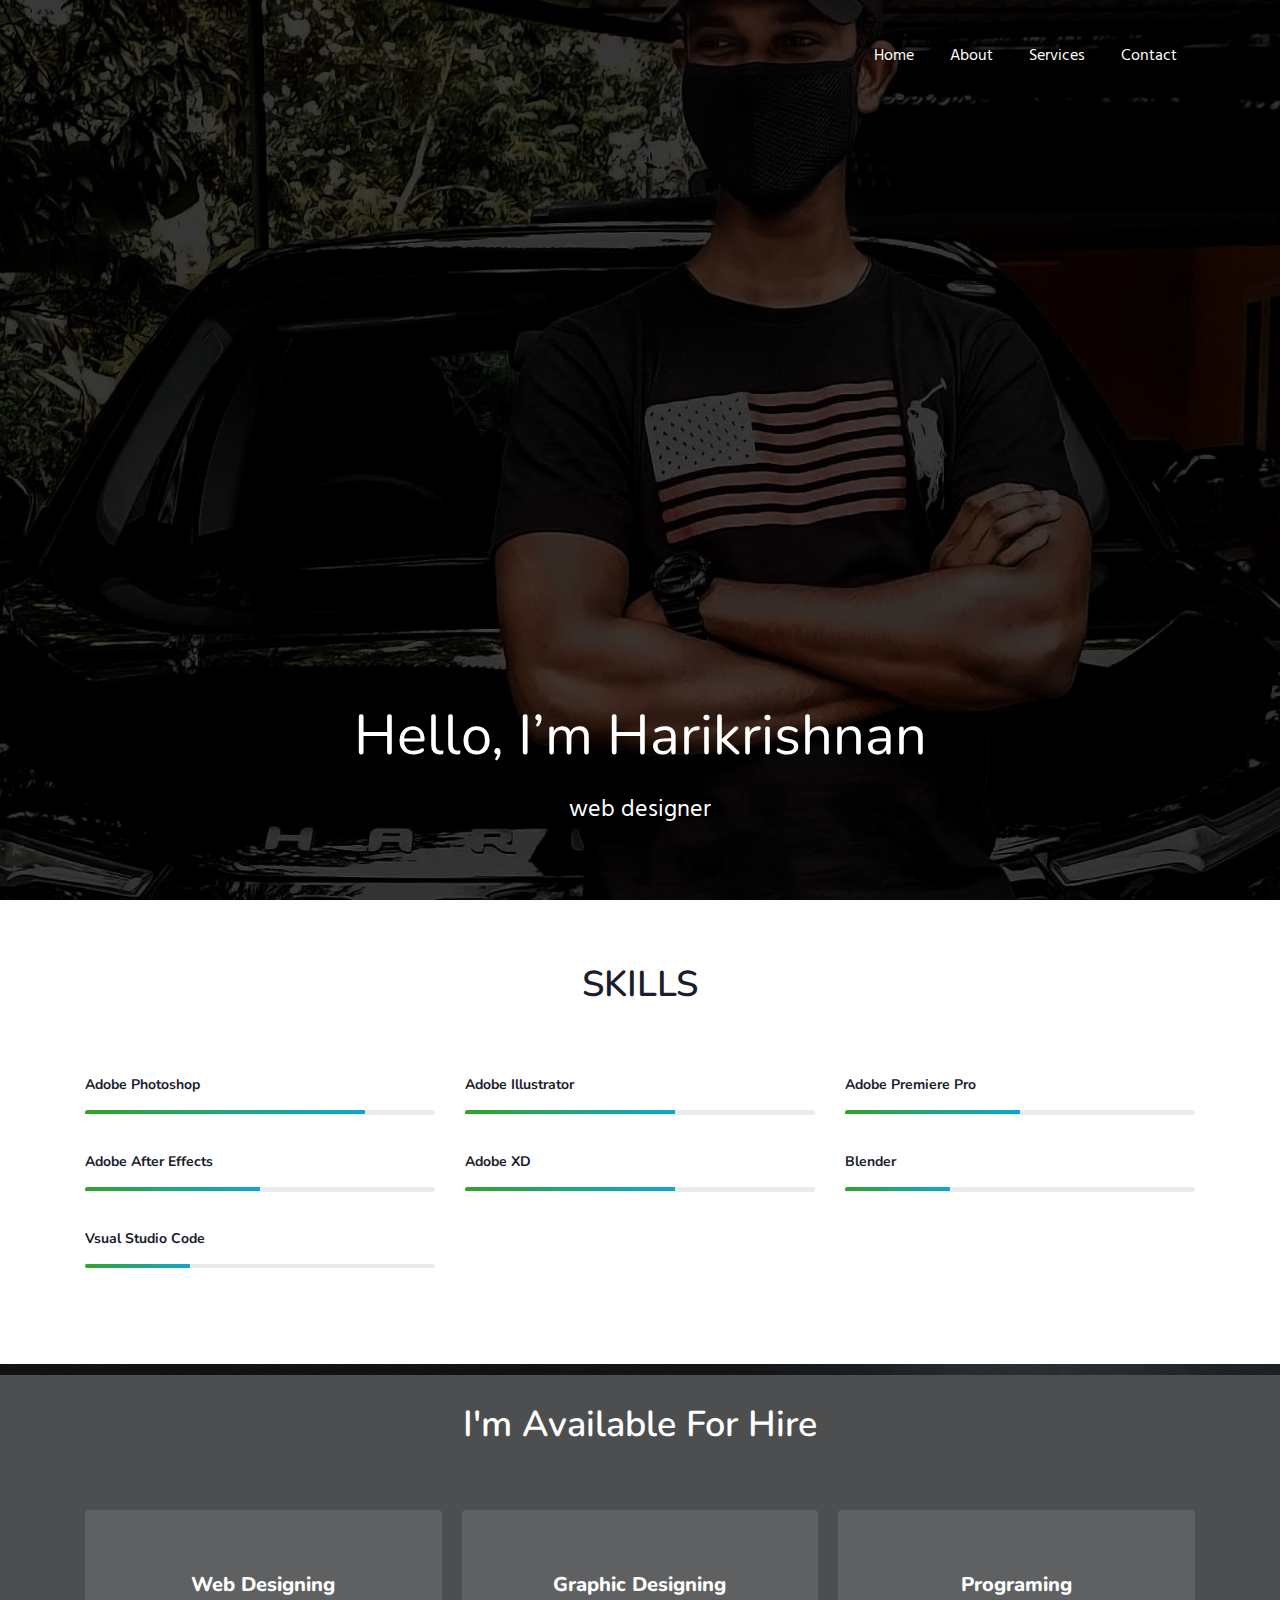
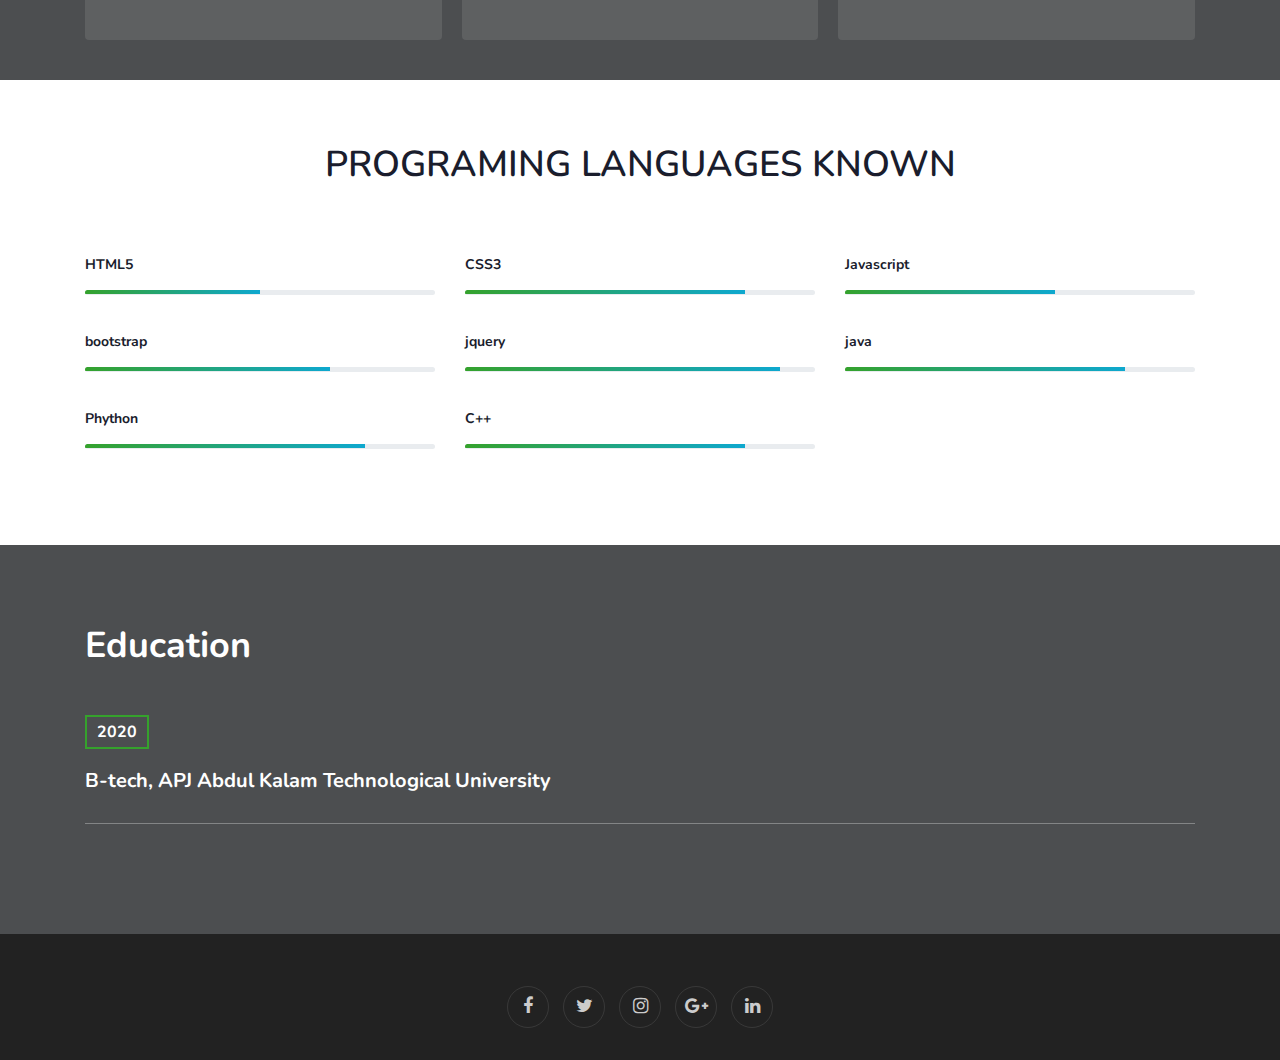
==== commit 9f6ec5c2: "Update index.html" ====
--- a/index.html
+++ b/index.html
@@ -112,7 +112,7 @@
 </div>
 </div>
 <div class="col-lg-4  col-md-4 col-sm-6 skills-bar-grids mb-4 pb-2">
-    <h4>Blender</h4>
+    <h4>Adobe XD</h4>
     <div class="progress">
     <div class="progress-bar progress-bar-striped bg-color" role="progressbar" style="width: 60% ;height:4px;" aria-valuenow="50" aria-valuemin="0" aria-valuemax="100">
   </div>
@@ -120,7 +120,7 @@
 </div>
 
 <div class="col-lg-4 col-md-4 col-sm-6 skills-bar-grids mb-4 pb-2">
-  <h4>Adobe XD</h4>
+  <h4>Blender</h4>
   <div class="progress">
   <div class="progress-bar progress-bar-striped bg-color" role="progressbar" style="width: 30% ;height:4px;" aria-valuenow="50" aria-valuemin="0" aria-valuemax="100">
 </div>
